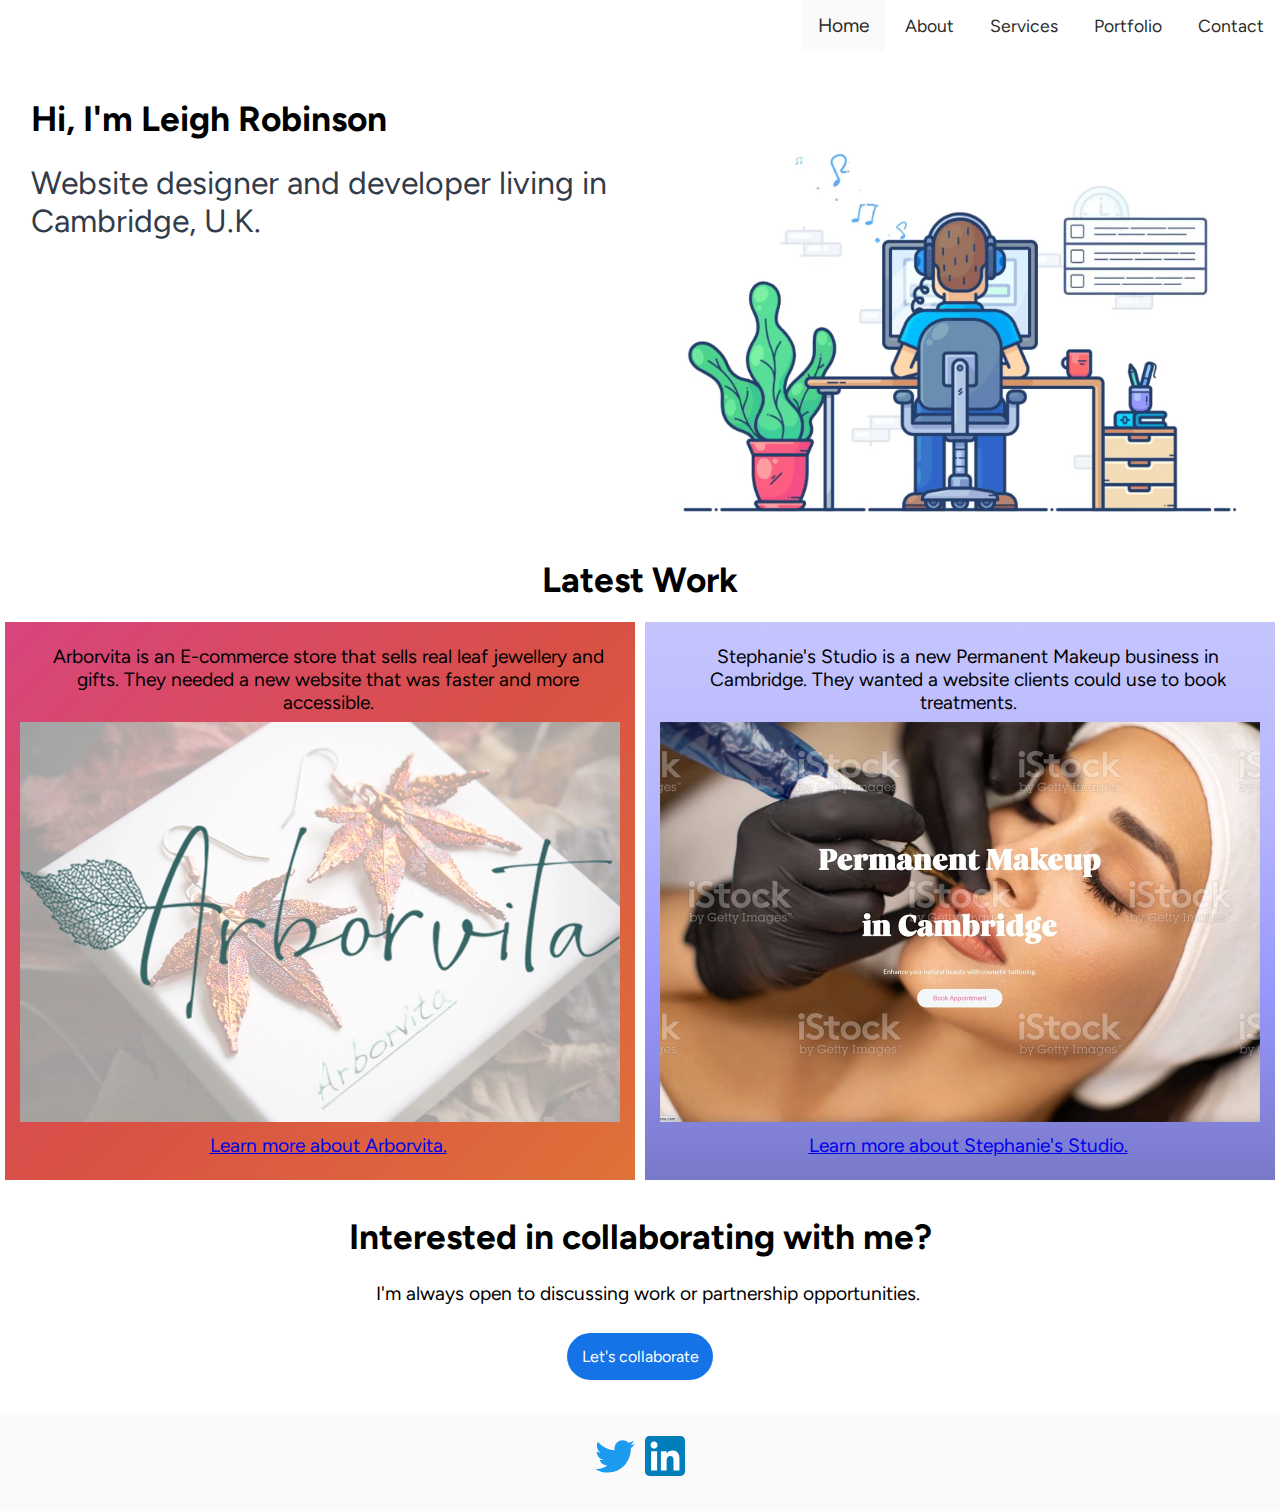
==== index.html @ 842d9006 "added links with names to the latest work cards" ====
<!DOCTYPE html>
<html lang="en">
<head>
    <meta charset="UTF-8">
    <meta http-equiv="X-UA-Compatible" content="IE=edge">
    <meta name="viewport" content="width=device-width, initial-scale=1.0">
    <title>Website Designer in Cambridge, U.K.</title>
    <meta name="description" content="Website Design and Development in Cambridge, U.K.">
    <meta name="author" content="Leigh Robinson">
   
    <!-- Open Graph Protocol -->
    <meta property="og:title" content="Website Design and Development in Cambridge">
    <meta property="og:type"  content="website">
    <meta property="og:url"   content="https://www.leighrobinson.co.uk">
    <meta property="og:description" content="Website design and development in Cambridge, U.K.">
    <meta property="og:image" content="image.png"> 

    <!-- Open Graph Protocol -->
    <link rel="icon" href="/favicon.ico">
    <link rel="icon" href="/favicon.svg" type="image/svg+xml">
    <link rel="apple-touch-icon" href="/apple-touch-icon.png"> 
  
    <!-- CSS file -->
    <!-- <link rel="stylesheet" href="styles/nav.css"> -->
    <link rel="stylesheet" href="styles/nav.css">
    <link rel="stylesheet" href="styles/main.css">
    <link rel="stylesheet" href="styles/index.css">
    <link rel="stylesheet" href="styles/footer.css">
    <!-- Load an icon library to show a hamburger menu (bars) on small screens -->
    <link rel="stylesheet" href="https://cdnjs.cloudflare.com/ajax/libs/font-awesome/4.7.0/css/font-awesome.min.css">

    <!-- custom fonts -->
    <link rel="preconnect" href="https://fonts.googleapis.com">
    <link rel="preconnect" href="https://fonts.gstatic.com" crossorigin>
    <link href="https://fonts.googleapis.com/css2?family=Figtree&display=swap" rel="stylesheet">
    
    
</head>
<Body>
  <div class="topnav" id="myTopnav">
    <a href="index.html" class="active">Home</a>
    <a href="about.html">About</a>
    <a href="services.html">Services</a>
    <a href="portfolio.html">Portfolio</a>
    <a href="contact.html">Contact</a>
    <a href="javascript:void(0);" class="icon" onclick="myFunction()" aria-label="Button for mobile navigation">
      <i class="fa fa-bars"></i>
    </a>
  </div> 
    <main>
      <div class="row">
        <section>
          <div class="col-6">
            <h1>Hi, I'm Leigh Robinson</h1>
            <p class="sub-heading">Website designer and developer living in Cambridge, U.K.</p>
          </div>
          <div class="col-6">
             <video class="coding" width="800" autoplay muted loop playsinline>
              <source src="/img/coding/coding.webm" type="video/webm">
              <source src="/img/coding/coding.mp4" type="video/mp4">
              Your browser does not support this video tag.
            </video> 
          </div>
        </section>
        <section>
          <h1 class="latest-work-h1">Latest Work</h1>
          <div class="col-6 latest1">
            <p>Arborvita is an E-commerce store that sells real leaf jewellery and gifts. They needed a new website that was faster and more accessible.</p>
            <img 
            class="arborvita"
            alt="Arborvita Website"
            src="/portfolio/arborvita/img/arborvita/arborvita.jpg"
            srcset="
            /portfolio/arborvita/img/arborvita/arborvita-s.webp 300w,
            /portfolio/arborvita/img/arborvita/arborvita-m.webp 600w,
            /portfolio/arborvita/img/arborvita/arborvita-l.webp 1200w,
            /portfolio/arborvita/img/arborvita/arborvita-xl.webp 2000w
            "
            sizes="70vmin"
            style="width: 100%;"
            >
            <a href="portfolio/arborvita" alt="Arborvita portfolio"><span class="latest-link"></span><p>Learn more about Arborvita.</p></a>
          </div>
          <div class="col-6 latest2">
            <p>Stephanie's Studio is a new Permanent Makeup business in Cambridge. They wanted a website clients could use to book treatments.</p>
            <img 
            class="beauty" 
            alt="Permanent Makeup Website"
            src="/portfolio/permanentmakeup/img/permanentmakeup/pmic-m.jpg"
            srcset="
            /portfolio/permanentmakeup/img/permanentmakeup/pmic-s.webp 300w,
            /portfolio/permanentmakeup/img/permanentmakeup/pmic-m.webp 600w,
            /portfolio/permanentmakeup/img/permanentmakeup/pmic-l.webp 1200w,
            /portfolio/permanentmakeup/img/permanentmakeup/pmic-xl.webp 2000w
            "
            sizes="70vmin"
            style="width: 100%;"
            >
            <a href="portfolio/permanentmakeup" alt="Permanent Makeup portfolio"><span class="latest-link"></span><p>Learn more about Stephanie's Studio.</p></a>
          </div>
        </section>
        <section class="col-12 collab section3">
          <h1>Interested in collaborating with me?</h1>
          <p>I'm always open to discussing work or partnership opportunities.</p>
          <div class="button-wrapper">
            <a href="contact.html" class="button1">Let's collaborate</a>
          </div>
        </section>
      </div>
    </main>
    <footer>
      <div class="logo-container">
        <a href="https://twitter.com/Leigh_R_Dev">
          <img class="logo" src="icons/twitter-logo.svg" alt="Twitter logo">
        </a>
      </div>
      <div class="logo-container">
        <a href="https://www.linkedin.com/in/leigh-robinson-540638245/">
          <img class="logo" src="icons/linkedin-logo.svg" alt="Linkedin logo">
        </a>
      </div>
    </footer>
    <!-- JS file -->
   <script src="main.js"></script> 
</Body>
</html>
---- styles/nav.css ----
/* Add a black background color to the top navigation */
 .topnav {
  background-color: rgba(255, 255, 255, 0.5); /* 50% transparent white */
  overflow: hidden;
  text-align: right; /* Align the content to the right */
}

/* Style the links inside the navigation bar */
.topnav a {
  
  display: inline-block; /* Change from 'block' to 'inline-block' to place links horizontally */
  color: #2c2c2c;
  text-align: center;
  padding: 14px 16px;
  text-decoration: none;
  font-size: 1.1rem;
  transition: font-size 0.3s ease; /* Add a transition effect for smooth animation */
}

/* Change the color of links on hover */
.topnav a:hover {
  background-color: light;
}

/* Add an active class to highlight the current page */
.topnav a.active {
  background-color: #fafafa;
  font-size: 1.2rem;
}

/* Hide the link that should open and close the topnav on small screens */
.topnav .icon {
  display: none;
} 

 /* When the screen is less than 600 pixels wide, hide all links, except for the first one ("Home"). Show the link that contains should open and close the topnav (.icon) */
 @media screen and (max-width: 600px) {
  .topnav a:not(:first-child) {display: none;}
  .topnav a.icon {
    float: right;
    display: block;
  }
}

/* The "responsive" class is added to the topnav with JavaScript when the user clicks on the icon. This class makes the topnav look good on small screens (display the links vertically instead of horizontally) */
@media screen and (max-width: 600px) {
  .topnav.responsive {position: relative;}
  .topnav.responsive a.icon {
    position: absolute;
    right: 0;
    top: 0;
  }
  .topnav.responsive a {
    float: none;
    display: block;
    text-align: left;
  }
}
---- styles/nav.css ----
/* Add a black background color to the top navigation */
 .topnav {
  background-color: rgba(255, 255, 255, 0.5); /* 50% transparent white */
  overflow: hidden;
  text-align: right; /* Align the content to the right */
}

/* Style the links inside the navigation bar */
.topnav a {
  
  display: inline-block; /* Change from 'block' to 'inline-block' to place links horizontally */
  color: #2c2c2c;
  text-align: center;
  padding: 14px 16px;
  text-decoration: none;
  font-size: 1.1rem;
  transition: font-size 0.3s ease; /* Add a transition effect for smooth animation */
}

/* Change the color of links on hover */
.topnav a:hover {
  background-color: light;
}

/* Add an active class to highlight the current page */
.topnav a.active {
  background-color: #fafafa;
  font-size: 1.2rem;
}

/* Hide the link that should open and close the topnav on small screens */
.topnav .icon {
  display: none;
} 

 /* When the screen is less than 600 pixels wide, hide all links, except for the first one ("Home"). Show the link that contains should open and close the topnav (.icon) */
 @media screen and (max-width: 600px) {
  .topnav a:not(:first-child) {display: none;}
  .topnav a.icon {
    float: right;
    display: block;
  }
}

/* The "responsive" class is added to the topnav with JavaScript when the user clicks on the icon. This class makes the topnav look good on small screens (display the links vertically instead of horizontally) */
@media screen and (max-width: 600px) {
  .topnav.responsive {position: relative;}
  .topnav.responsive a.icon {
    position: absolute;
    right: 0;
    top: 0;
  }
  .topnav.responsive a {
    float: none;
    display: block;
    text-align: left;
  }
}
---- styles/main.css ----
/*This is for styling for every page*/

* {
  padding: 0;
  margin: 0;
  font-family: figtree, serif;
}

main {
  padding-top: 1rem;
}

h1 {
  font-size: 2.2rem;
  padding: 1rem;
}

h2 {
  font-size: 2rem;
  padding: 1rem;
}

h3 {
  font-size: 1.6rem;
  padding: 1rem;
}

p {
 font-size: 1.2rem;
 padding-left: 1rem;
 padding-top: 0.5rem;
 padding-bottom: 0.5rem;
}

/*styling for buttons*/
.button1 {
  display: inline-block;
  padding: .9rem;
  border: 2px;
  border-radius: 30px;
  margin: 20px;
  color: white;
  background-color: #1473e6;
  font-size: 1rem;
  transition-duration: 0.4s;
  cursor: pointer;
  text-decoration: none;
  /*box-shadow: 0 2px 4px rgba(0,0,0,0.2);*/
}

.button1:hover {
  color: white;
  background-color: #0d4ca2;
}
/*styling for buttons END*/



/*Responsive design settings*/
* {
  box-sizing: border-box;
}

.row::after {
  content: "";
  clear: both;
  display: table;
}

[class*="col-"] {
  float: left;
  padding: 15px;
}
/*Responsive design settings END*/

/* For mobile phones: */
[class*="col-"] {
  width: 100%;
}

@media only screen and (min-width: 600px) {
  /* For tablets: */
  .col-s-1 {width: 8.33%;}
  .col-s-2 {width: 16.66%;}
  .col-s-3 {width: 25%;}
  .col-s-4 {width: 33.33%;}
  .col-s-5 {width: 41.66%;}
  .col-s-6 {width: 50%;}
  .col-s-7 {width: 58.33%;}
  .col-s-8 {width: 66.66%;}
  .col-s-9 {width: 75%;}
  .col-s-10 {width: 83.33%;}
  .col-s-11 {width: 91.66%;}
  .col-s-12 {width: 100%;}
}
@media only screen and (min-width: 768px) {
  /* For desktop: */
  .col-1 {width: 8.33%;}
  .col-2 {width: 16.66%;}
  .col-3 {width: 25%;}
  .col-4 {width: 33.33%;}
  .col-5 {width: 41.66%;}
  .col-6 {width: 50%;}
  .col-7 {width: 58.33%;}
  .col-8 {width: 66.66%;}
  .col-9 {width: 75%;}
  .col-10 {width: 83.33%;}
  .col-11 {width: 91.66%;}
  .col-12 {width: 100%;}
}
---- styles/index.css ----
.sub-heading {
  font-family: figtree;
  font-size: 32px;
  color: #323b4a;
}

.latest-work-h1 {
  text-align: center;
}

/*Latest Work text*/
.latest1, .latest2 {
  text-align: center;
  position: relative;
  border: 5px solid white;
}

.latest1 {
  background: linear-gradient(135deg, #d8447e, #d95046, #df7238);
}

.latest2 {
  background: linear-gradient(to top,#7979CA, #9797fc, #B6B6FD, #C5C5FE);
}
/*Latest work END*/

/*Latest Work creates clickable area*/

.latest-link {
  position: absolute;
  width: 100%;
  height: 100%;
  top: 0;
  left: 0;
  z-index: 1;
}
/*Latest Work creates clickable area END*/

.collab {
  text-align: center;
}

.coding {
  max-width: 100%;
}

/*Arborvita*/
.arborvita {
  max-width: 100%;
}

.beauty {
  max-width: 100%;
}
---- styles/footer.css ----
/*Footer*/
footer {
    display: flex;
    padding: 1rem;
    background-color: #fafafa;
    justify-content: center;
    text-align: center;
    white-space: nowrap;
  }
/*Footer End*/

  /*Other logos formatting*/
.logo-container {
  display: flex;
  flex-direction: column;
  align-items: center;
  justify-content: center;
}

.logo {
  width: 50px; /* Adjust the width as needed */
  height: auto;
  margin-bottom: 10px; /* Adjust the spacing between logo and text */
  padding: 5px;
  transition: transform 0.3s ease-in-out; /* This will make the scaling smooth */
}

.logo:hover {
  transform: scale(1.1); /* This will increase the size of the image by 10% on hover */
}

.logo-text {
  font-size: 18px; /* Adjust the font size as needed */
}
/*Other logos formatting END*/
/*Footer End*/

/*Other logos formatting END*/
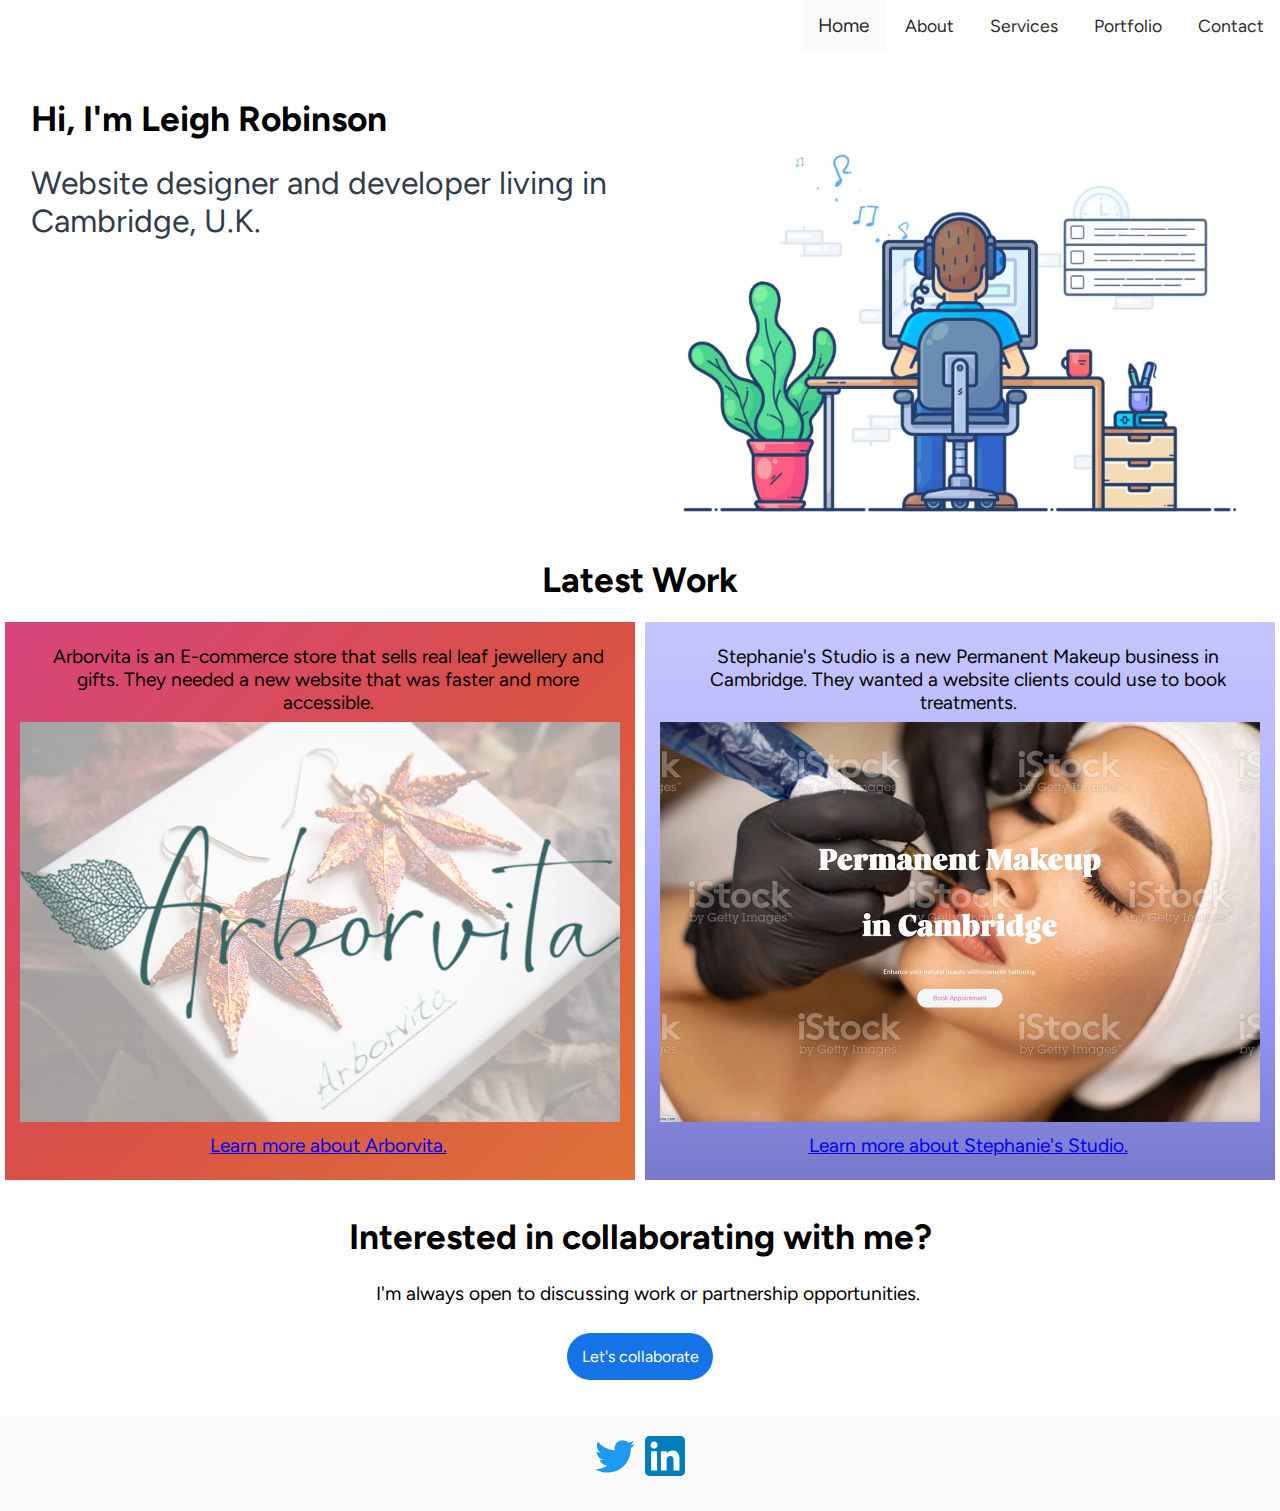
==== commit ef13cc27: "removed 100% width to latest work cards" ====
--- a/index.html
+++ b/index.html
@@ -77,7 +77,6 @@
             /portfolio/arborvita/img/arborvita/arborvita-xl.webp 2000w
             "
             sizes="70vmin"
-            style="width: 100%;"
             >
             <a href="portfolio/arborvita" alt="Arborvita portfolio"><span class="latest-link"></span><p>Learn more about Arborvita.</p></a>
           </div>
@@ -94,7 +93,6 @@
             /portfolio/permanentmakeup/img/permanentmakeup/pmic-xl.webp 2000w
             "
             sizes="70vmin"
-            style="width: 100%;"
             >
             <a href="portfolio/permanentmakeup" alt="Permanent Makeup portfolio"><span class="latest-link"></span><p>Learn more about Stephanie's Studio.</p></a>
           </div>
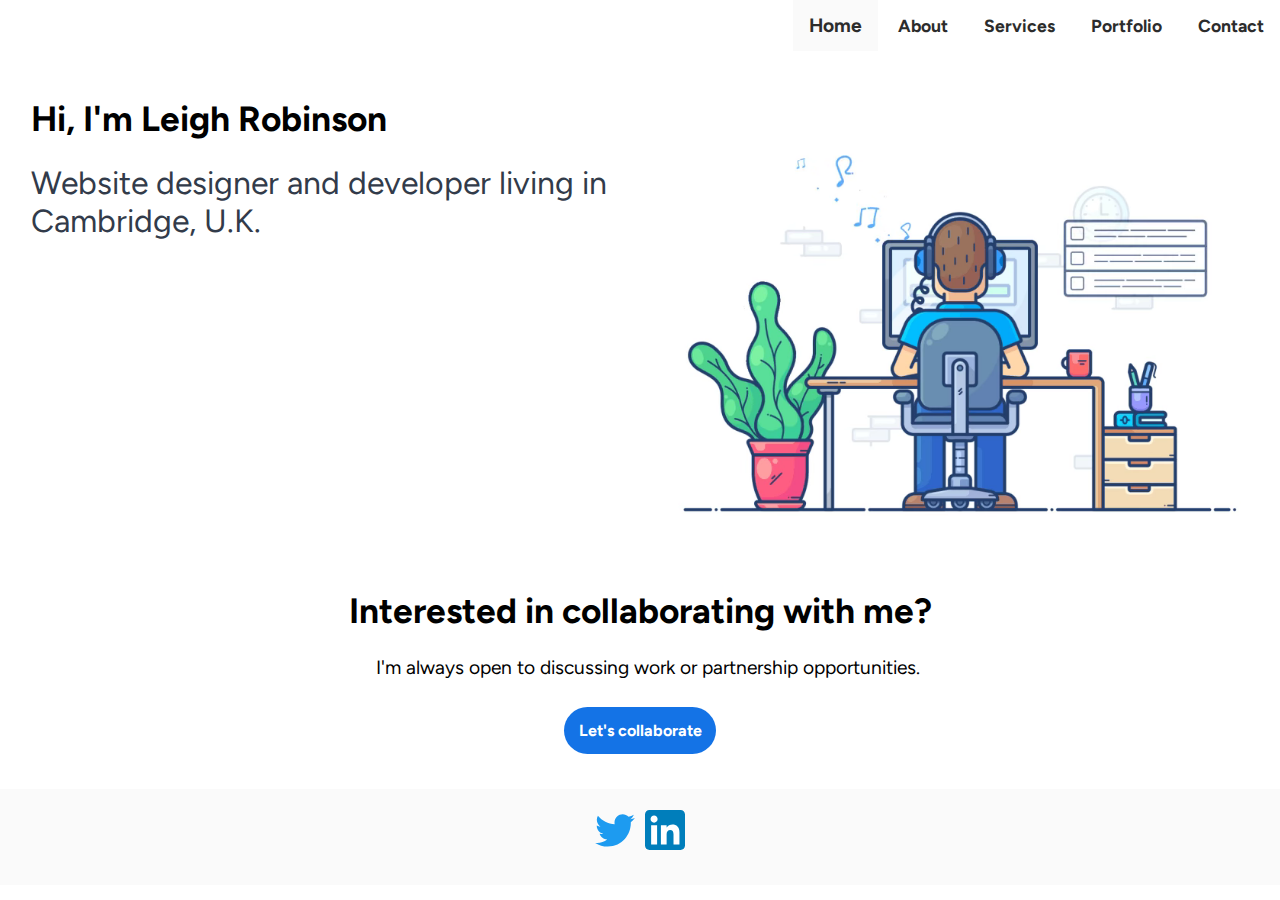
==== commit fdcbdfca: "modifying styles" ====
--- a/index.html
+++ b/index.html
@@ -13,7 +13,7 @@
     <meta property="og:type"  content="website">
     <meta property="og:url"   content="https://www.leighrobinson.co.uk">
     <meta property="og:description" content="Website design and development in Cambridge, U.K.">
-    <meta property="og:image" content="image.png"> 
+    <meta property="og:image" content="/img/coding/coding.jpg"> 
 
     <!-- Open Graph Protocol -->
     <link rel="icon" href="/favicon.ico">
@@ -62,41 +62,6 @@
             </video> 
           </div>
         </section>
-        <section>
-          <h1 class="latest-work-h1">Latest Work</h1>
-          <div class="col-6 latest1">
-            <p>Arborvita is an E-commerce store that sells real leaf jewellery and gifts. They needed a new website that was faster and more accessible.</p>
-            <img 
-            class="arborvita"
-            alt="Arborvita Website"
-            src="/portfolio/arborvita/img/arborvita/arborvita.jpg"
-            srcset="
-            /portfolio/arborvita/img/arborvita/arborvita-s.webp 300w,
-            /portfolio/arborvita/img/arborvita/arborvita-m.webp 600w,
-            /portfolio/arborvita/img/arborvita/arborvita-l.webp 1200w,
-            /portfolio/arborvita/img/arborvita/arborvita-xl.webp 2000w
-            "
-            sizes="70vmin"
-            >
-            <a href="portfolio/arborvita" alt="Arborvita portfolio"><span class="latest-link"></span><p>Learn more about Arborvita.</p></a>
-          </div>
-          <div class="col-6 latest2">
-            <p>Stephanie's Studio is a new Permanent Makeup business in Cambridge. They wanted a website clients could use to book treatments.</p>
-            <img 
-            class="beauty" 
-            alt="Permanent Makeup Website"
-            src="/portfolio/permanentmakeup/img/permanentmakeup/pmic-m.jpg"
-            srcset="
-            /portfolio/permanentmakeup/img/permanentmakeup/pmic-s.webp 300w,
-            /portfolio/permanentmakeup/img/permanentmakeup/pmic-m.webp 600w,
-            /portfolio/permanentmakeup/img/permanentmakeup/pmic-l.webp 1200w,
-            /portfolio/permanentmakeup/img/permanentmakeup/pmic-xl.webp 2000w
-            "
-            sizes="70vmin"
-            >
-            <a href="portfolio/permanentmakeup" alt="Permanent Makeup portfolio"><span class="latest-link"></span><p>Learn more about Stephanie's Studio.</p></a>
-          </div>
-        </section>
         <section class="col-12 collab section3">
           <h1>Interested in collaborating with me?</h1>
           <p>I'm always open to discussing work or partnership opportunities.</p>
--- a/styles/index.css
+++ b/styles/index.css
@@ -3,38 +3,6 @@
   font-size: 32px;
   color: #323b4a;
 }
-
-.latest-work-h1 {
-  text-align: center;
-}
-
-/*Latest Work text*/
-.latest1, .latest2 {
-  text-align: center;
-  position: relative;
-  border: 5px solid white;
-}
-
-.latest1 {
-  background: linear-gradient(135deg, #d8447e, #d95046, #df7238);
-}
-
-.latest2 {
-  background: linear-gradient(to top,#7979CA, #9797fc, #B6B6FD, #C5C5FE);
-}
-/*Latest work END*/
-
-/*Latest Work creates clickable area*/
-
-.latest-link {
-  position: absolute;
-  width: 100%;
-  height: 100%;
-  top: 0;
-  left: 0;
-  z-index: 1;
-}
-/*Latest Work creates clickable area END*/
 
 .collab {
   text-align: center;
@@ -51,4 +19,14 @@
 
 .beauty {
   max-width: 100%;
+}
+
+a {
+  text-decoration: none;
+  font-weight: bold;
+  color: black;
+}
+
+a:hover {
+  text-decoration: underline;
 }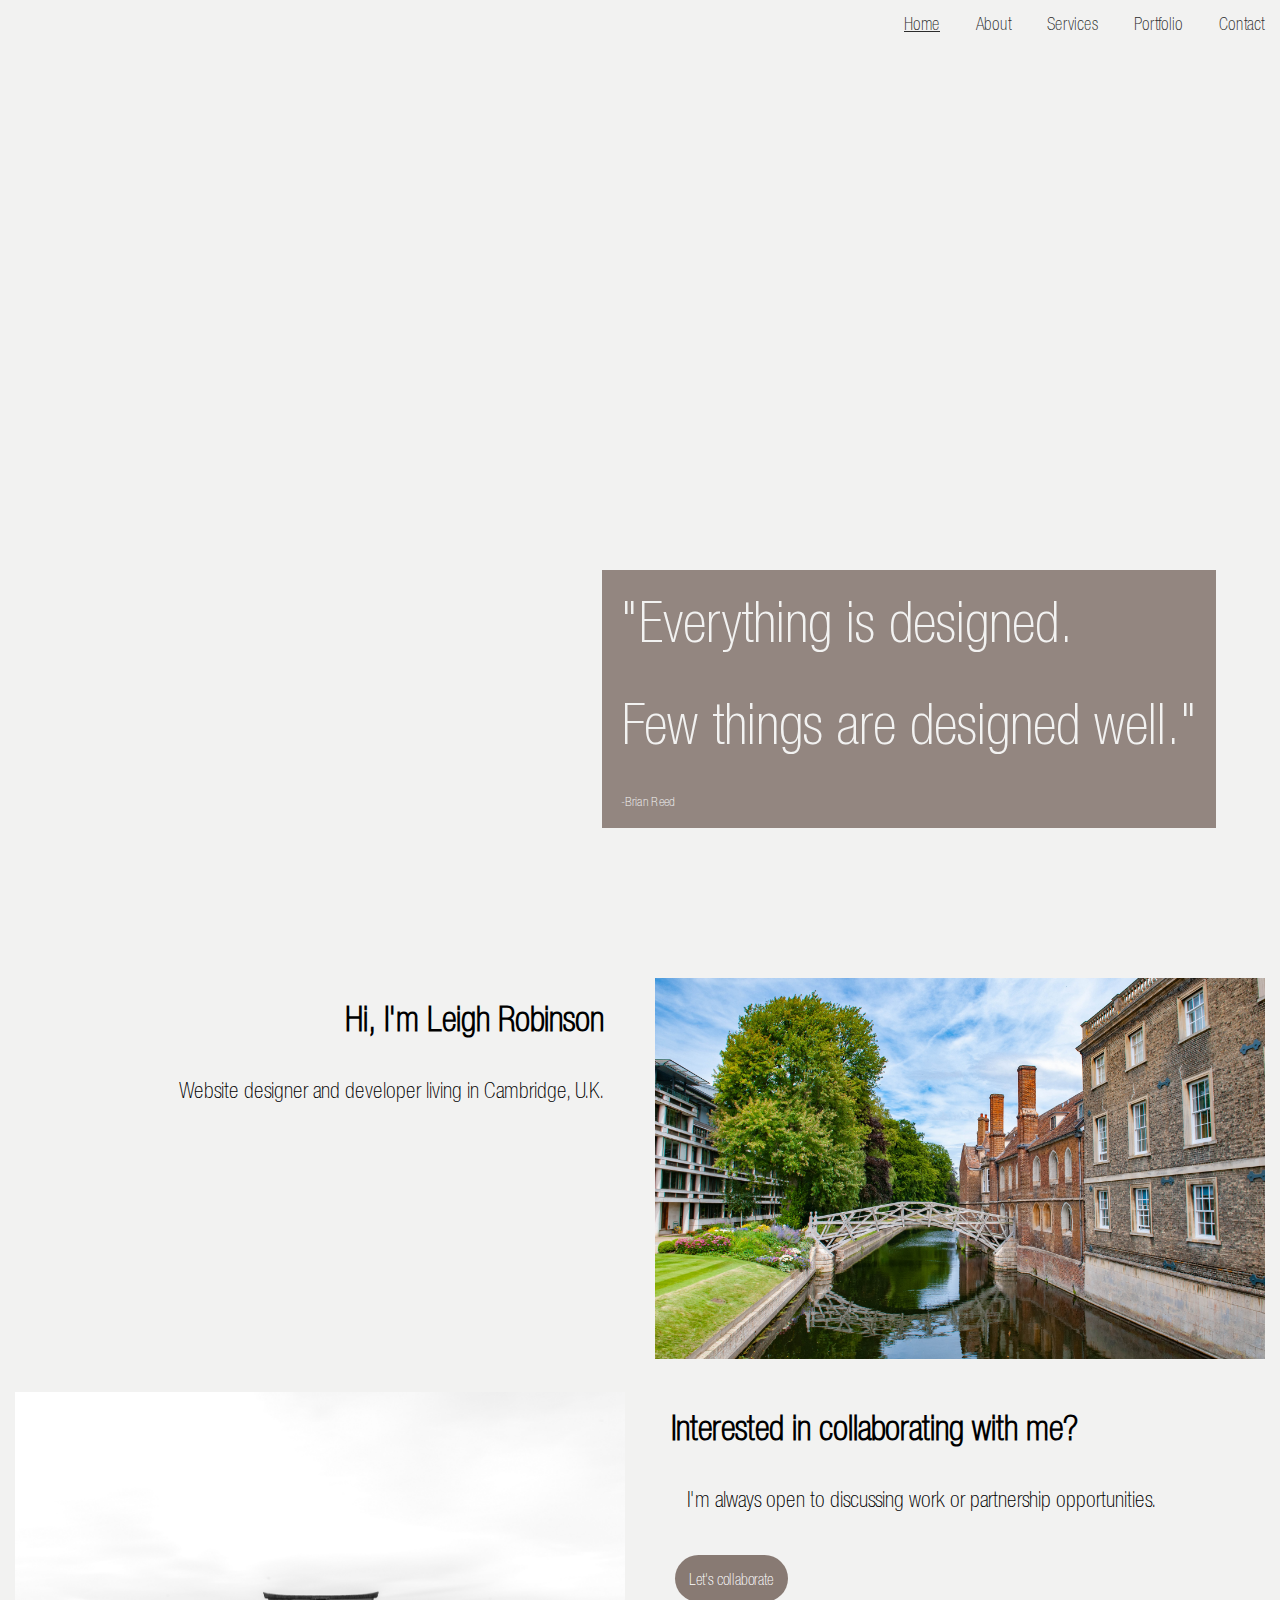
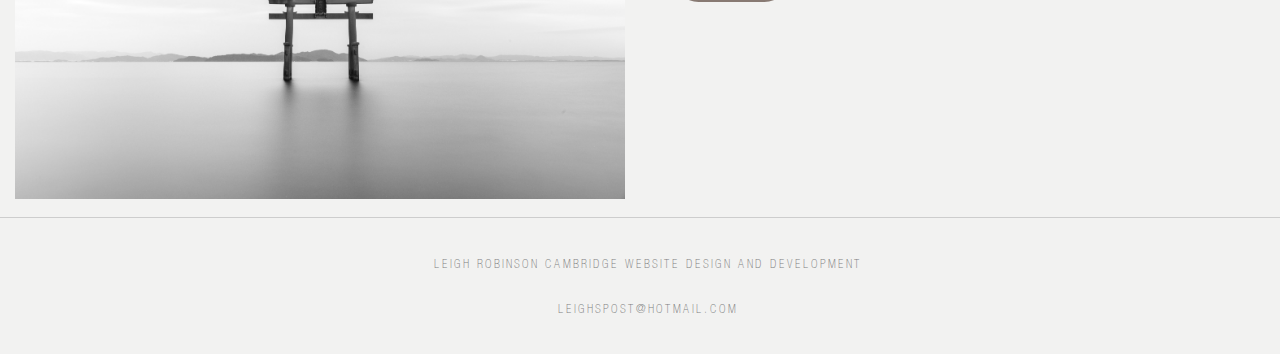
==== commit ff338285: "full redesign of website" ====
--- a/index.html
+++ b/index.html
@@ -48,40 +48,46 @@
     </a>
   </div> 
     <main>
-      <div class="row">
-        <section>
-          <div class="col-6">
-            <h1>Hi, I'm Leigh Robinson</h1>
-            <p class="sub-heading">Website designer and developer living in Cambridge, U.K.</p>
-          </div>
-          <div class="col-6">
-             <video class="coding" width="800" autoplay muted loop playsinline>
-              <source src="/img/coding/coding.webm" type="video/webm">
-              <source src="/img/coding/coding.mp4" type="video/mp4">
-              Your browser does not support this video tag.
-            </video> 
-          </div>
-        </section>
-        <section class="col-12 collab section3">
+      <section class="hero-section">
+        <video autoplay loop muted>
+          <source src="/mov/fall.mp4" type="video/mp4">
+          Your browser does not support the video tag.
+        </video>
+        <div class="overlay-text">
+          <div class="text-line">"Everything is designed.</div>
+          <div class="text-line">Few things are designed well."</div>
+          <div class="text-line author">-Brian Reed</div>
+        </div>
+      </section>
+      <section class="section-2 two-columns">
+        <article class="col-6 text-content">
+          <h1>Hi, I'm Leigh Robinson</h1>
+          <p>Website designer and developer living in Cambridge, U.K.</p>
+        </article>
+        <article class="col-6 mobile-hide">
+          <img id="zen-img" src="/img/cambridge.jpg" alt="">
+        </article>
+      </section>
+      <section class="section-3">
+        <article class="col-6">
+          <img id="zen-img" src="/img/zen.jpg" alt="">
+        </article>
+        <article class="col-6">
           <h1>Interested in collaborating with me?</h1>
           <p>I'm always open to discussing work or partnership opportunities.</p>
           <div class="button-wrapper">
             <a href="contact.html" class="button1">Let's collaborate</a>
           </div>
-        </section>
-      </div>
+        </article>
+      </section>
     </main>
-    <footer>
-      <div class="logo-container">
-        <a href="https://twitter.com/Leigh_R_Dev">
-          <img class="logo" src="icons/twitter-logo.svg" alt="Twitter logo">
-        </a>
-      </div>
-      <div class="logo-container">
-        <a href="https://www.linkedin.com/in/leigh-robinson-540638245/">
-          <img class="logo" src="icons/linkedin-logo.svg" alt="Linkedin logo">
-        </a>
-      </div>
+    <footer class="col-12">
+      <section> 
+        <p>Leigh Robinson Cambridge Website Design and Development</p>
+      </section>
+      <section>
+        <p>leighspost@hotmail.com</p>
+      </section>
     </footer>
     <!-- JS file -->
    <script src="main.js"></script> 
--- a/styles/nav.css
+++ b/styles/nav.css
@@ -1,15 +1,16 @@
- /* Add a black background color to the top navigation */
- .topnav {
-  background-color: rgba(255, 255, 255, 0.5); /* 50% transparent white */
+/* Add a black background color to the top navigation */
+.topnav {
   overflow: hidden;
   text-align: right; /* Align the content to the right */
+  background-color: #f2f2f1;
 }
 
 /* Style the links inside the navigation bar */
 .topnav a {
-  
+  background-color: #f2f2f1;
   display: inline-block; /* Change from 'block' to 'inline-block' to place links horizontally */
   color: #2c2c2c;
+
   text-align: center;
   padding: 14px 16px;
   text-decoration: none;
@@ -17,42 +18,40 @@
   transition: font-size 0.3s ease; /* Add a transition effect for smooth animation */
 }
 
-/* Change the color of links on hover */
-.topnav a:hover {
-  background-color: light;
-}
-
 /* Add an active class to highlight the current page */
 .topnav a.active {
-  background-color: #fafafa;
-  font-size: 1.2rem;
+  text-decoration: underline;
 }
 
 /* Hide the link that should open and close the topnav on small screens */
 .topnav .icon {
   display: none;
-} 
+}
 
- /* When the screen is less than 600 pixels wide, hide all links, except for the first one ("Home"). Show the link that contains should open and close the topnav (.icon) */
- @media screen and (max-width: 600px) {
-  .topnav a:not(:first-child) {display: none;}
+/* When the screen is less than 600 pixels wide, hide all links, except for the first one ("Home"). Show the link that contains should open and close the topnav (.icon) */
+@media screen and (max-width: 600px) {
+  .topnav a:not(:first-child) {
+      display: none;
+  }
   .topnav a.icon {
-    float: right;
-    display: block;
+      float: right;
+      display: block;
   }
 }
 
 /* The "responsive" class is added to the topnav with JavaScript when the user clicks on the icon. This class makes the topnav look good on small screens (display the links vertically instead of horizontally) */
 @media screen and (max-width: 600px) {
-  .topnav.responsive {position: relative;}
+  .topnav.responsive {
+      position: relative;
+  }
   .topnav.responsive a.icon {
-    position: absolute;
-    right: 0;
-    top: 0;
+      position: absolute;
+      right: 0;
+      top: 0;
   }
-  .topnav.responsive a {
-    float: none;
-    display: block;
-    text-align: left;
+  .topnav.responsive a:not(:first-child) {
+      display: block;
+      float: none;
+      text-align: left;
   }
-} +}--- a/styles/nav.css
+++ b/styles/nav.css
@@ -1,15 +1,16 @@
- /* Add a black background color to the top navigation */
- .topnav {
-  background-color: rgba(255, 255, 255, 0.5); /* 50% transparent white */
+/* Add a black background color to the top navigation */
+.topnav {
   overflow: hidden;
   text-align: right; /* Align the content to the right */
+  background-color: #f2f2f1;
 }
 
 /* Style the links inside the navigation bar */
 .topnav a {
-  
+  background-color: #f2f2f1;
   display: inline-block; /* Change from 'block' to 'inline-block' to place links horizontally */
   color: #2c2c2c;
+
   text-align: center;
   padding: 14px 16px;
   text-decoration: none;
@@ -17,42 +18,40 @@
   transition: font-size 0.3s ease; /* Add a transition effect for smooth animation */
 }
 
-/* Change the color of links on hover */
-.topnav a:hover {
-  background-color: light;
-}
-
 /* Add an active class to highlight the current page */
 .topnav a.active {
-  background-color: #fafafa;
-  font-size: 1.2rem;
+  text-decoration: underline;
 }
 
 /* Hide the link that should open and close the topnav on small screens */
 .topnav .icon {
   display: none;
-} 
+}
 
- /* When the screen is less than 600 pixels wide, hide all links, except for the first one ("Home"). Show the link that contains should open and close the topnav (.icon) */
- @media screen and (max-width: 600px) {
-  .topnav a:not(:first-child) {display: none;}
+/* When the screen is less than 600 pixels wide, hide all links, except for the first one ("Home"). Show the link that contains should open and close the topnav (.icon) */
+@media screen and (max-width: 600px) {
+  .topnav a:not(:first-child) {
+      display: none;
+  }
   .topnav a.icon {
-    float: right;
-    display: block;
+      float: right;
+      display: block;
   }
 }
 
 /* The "responsive" class is added to the topnav with JavaScript when the user clicks on the icon. This class makes the topnav look good on small screens (display the links vertically instead of horizontally) */
 @media screen and (max-width: 600px) {
-  .topnav.responsive {position: relative;}
+  .topnav.responsive {
+      position: relative;
+  }
   .topnav.responsive a.icon {
-    position: absolute;
-    right: 0;
-    top: 0;
+      position: absolute;
+      right: 0;
+      top: 0;
   }
-  .topnav.responsive a {
-    float: none;
-    display: block;
-    text-align: left;
+  .topnav.responsive a:not(:first-child) {
+      display: block;
+      float: none;
+      text-align: left;
   }
-} +}--- a/styles/main.css
+++ b/styles/main.css
@@ -1,9 +1,17 @@
 /*This is for styling for every page*/
+@font-face {
+  font-family: 'Helvetica Neue Regular';
+  src: url('/fonts/HelveticaNeueRegular.woff2') format('woff2'),
+       url('/fonts/HelveticaNeueRegular.woff') format('woff');
+  font-weight: normal;
+  font-style: normal;
+}
 
 * {
   padding: 0;
   margin: 0;
-  font-family: figtree, serif;
+  font-family: 'helvetica Neue Regular', Arial, sans-serif;
+  background-color: #f2f2f1;
 }
 
 main {
@@ -26,10 +34,11 @@
 }
 
 p {
- font-size: 1.2rem;
+ font-size: 1.4em;
  padding-left: 1rem;
  padding-top: 0.5rem;
  padding-bottom: 0.5rem;
+ margin: 1rem;
 }
 
 /*styling for buttons*/
@@ -40,7 +49,7 @@
   border-radius: 30px;
   margin: 20px;
   color: white;
-  background-color: #1473e6;
+  background-color: #887a73;
   font-size: 1rem;
   transition-duration: 0.4s;
   cursor: pointer;
@@ -50,11 +59,10 @@
 
 .button1:hover {
   color: white;
-  background-color: #0d4ca2;
+  background-color: #5F5551;
+  text-decoration: none;
 }
 /*styling for buttons END*/
-
-
 
 /*Responsive design settings*/
 * {
@@ -107,4 +115,11 @@
   .col-10 {width: 83.33%;}
   .col-11 {width: 91.66%;}
   .col-12 {width: 100%;}
+}
+
+/* Hide items with the class "responsive" on screens smaller than 768 pixels */
+@media (max-width: 767px) {
+  .mobile-hide {
+      display: none;
+  }
 }--- a/styles/index.css
+++ b/styles/index.css
@@ -1,32 +1,59 @@
-.sub-heading {
-  font-family: figtree;
-  font-size: 32px;
-  color: #323b4a;
+body, html {
+  margin: 0;
+  padding: 0;
 }
 
-.collab {
-  text-align: center;
+.hero-section {
+  position: relative; /* Change this back to relative */
+  width: 100%; /* Full width */
+  height: 100vh; /* 100% of the viewport height */
+  overflow: hidden; /* Hide any overflow */
 }
 
-.coding {
-  max-width: 100%;
+.hero-section video {
+  display: block;
+  width: 100%; /* Full width */
+  height: 100%; /* Full height */
+  object-fit: cover; /* Cover the entire container without distortion */
 }
 
-/*Arborvita*/
-.arborvita {
-  max-width: 100%;
+/* Rest of your existing styles remain unchanged */
+
+.overlay-text {
+  position: absolute;
+  bottom: 15%;
+  right: 5%;
+  background-color: transparent;
+  text-align: left;
+  z-index: 1;
 }
 
-.beauty {
-  max-width: 100%;
+.text-line {
+  padding: 1.5vw;
+  font-size: 4.5vw;
+  color: #f2f2f1;
+  background-color: rgba(136, 122, 115, 0.9);
 }
 
-a {
-  text-decoration: none;
-  font-weight: bold;
-  color: black;
+.author {
+  font-size: 1.5vh;
 }
 
-a:hover {
-  text-decoration: underline;
-}+#zen-img {
+  max-width: 100%;
+  height: auto;
+}
+
+.text-content {
+  display: flex;
+  flex-direction: column;
+  justify-content: center;
+  text-align:right;
+  padding: 20px;
+}
+
+#zen-img {
+  max-width: 100%;
+  height: auto;
+}
+
--- a/styles/footer.css
+++ b/styles/footer.css
@@ -1,11 +1,16 @@
 /*Footer*/
 footer {
-    display: flex;
     padding: 1rem;
-    background-color: #fafafa;
     justify-content: center;
     text-align: center;
-    white-space: nowrap;
+    border-top: 1px solid #CDCDCD;
+    text-transform: uppercase;
+    letter-spacing: 3px;
+    color: grey;
+  }
+
+  footer p {
+    font-size: 12px;
   }
 /*Footer End*/
 
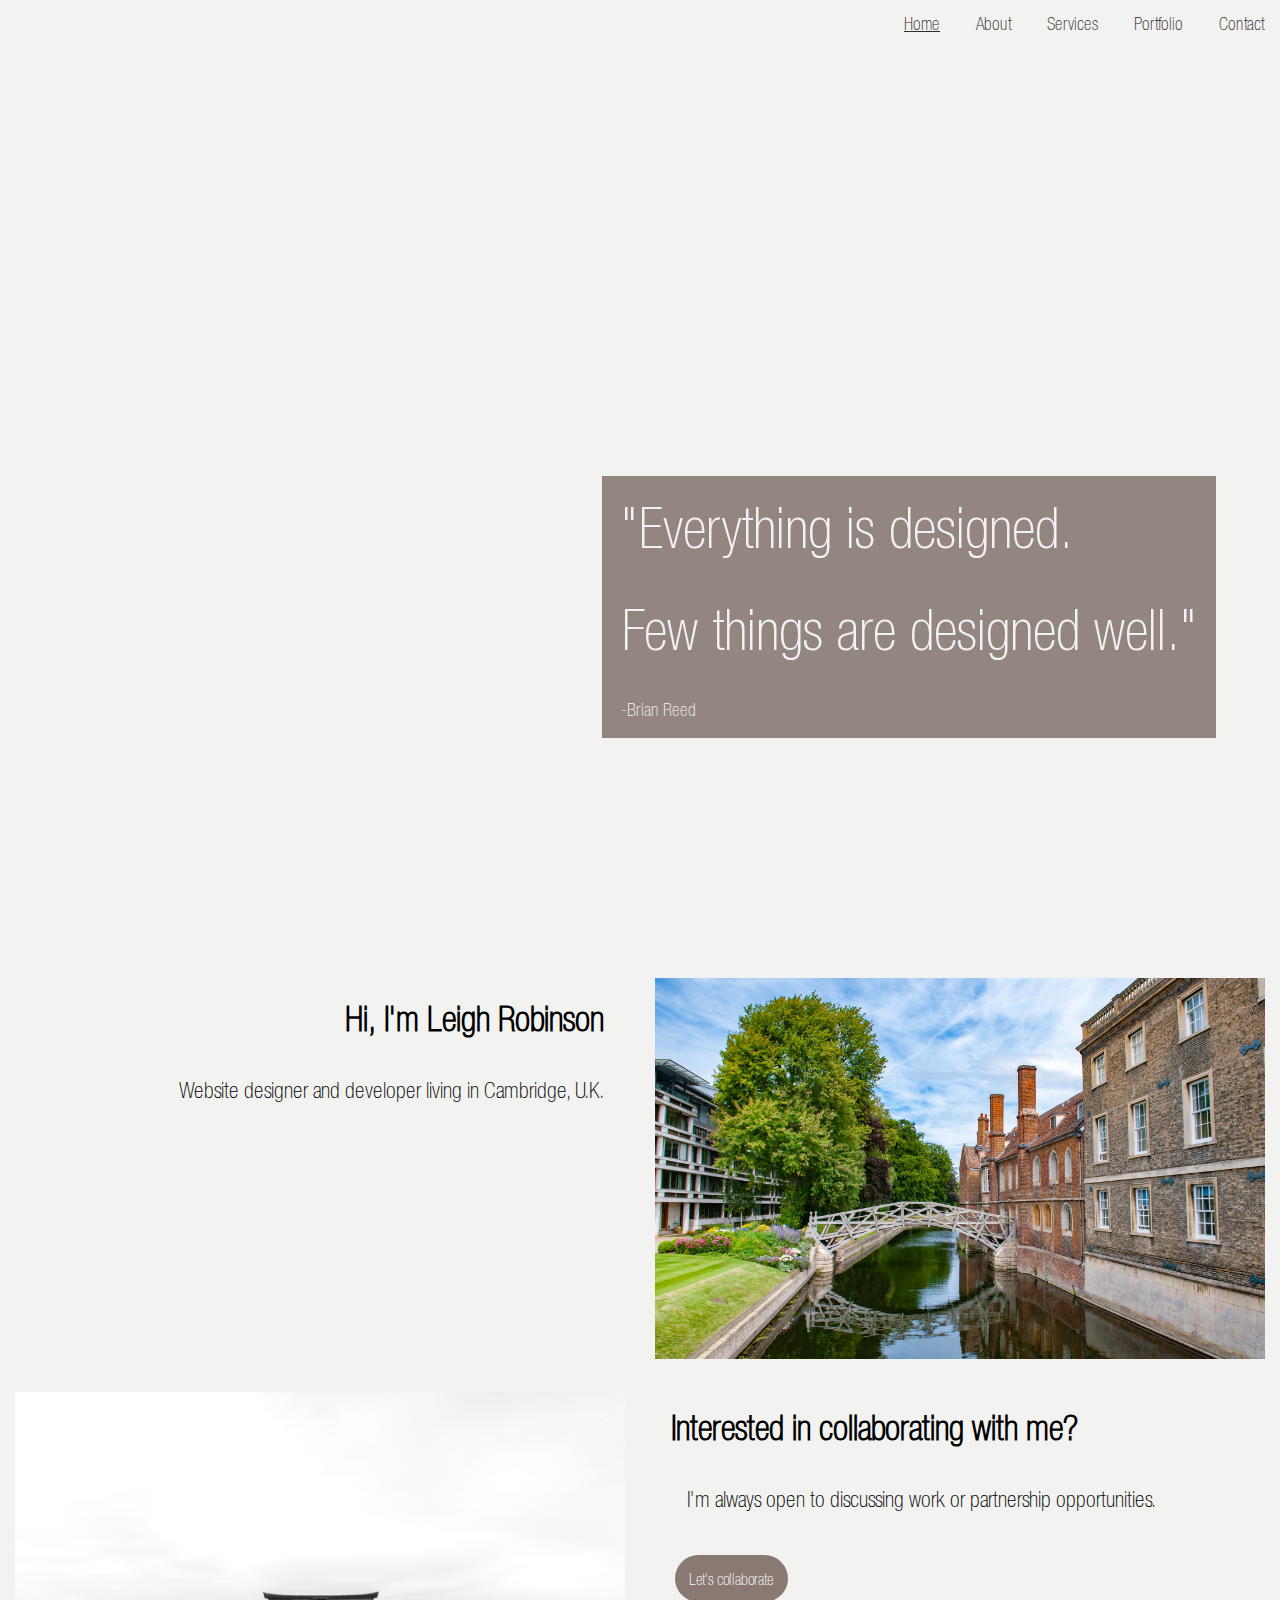
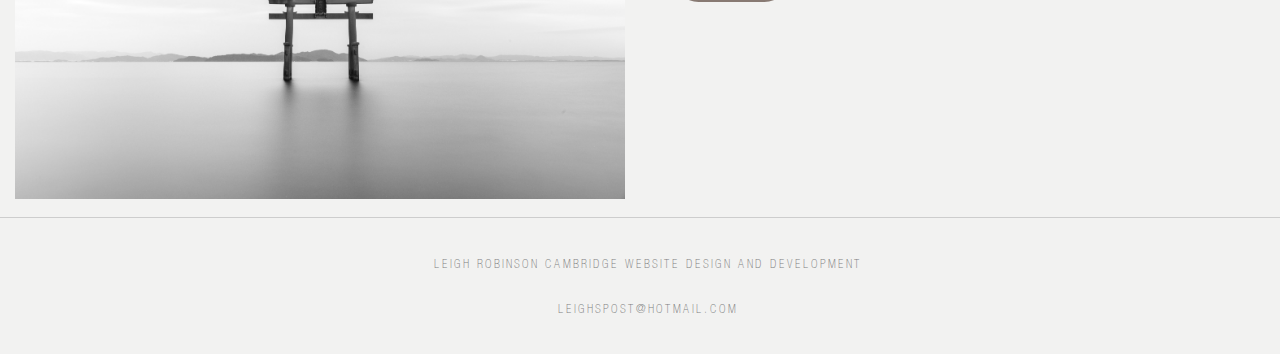
==== commit 84b344c0: "Adding more content" ====
--- a/index.html
+++ b/index.html
@@ -49,7 +49,7 @@
   </div> 
     <main>
       <section class="hero-section">
-        <video autoplay loop muted>
+        <video autoplay loop muted playsinline>
           <source src="/mov/fall.mp4" type="video/mp4">
           Your browser does not support the video tag.
         </video>
@@ -64,12 +64,12 @@
           <h1>Hi, I'm Leigh Robinson</h1>
           <p>Website designer and developer living in Cambridge, U.K.</p>
         </article>
-        <article class="col-6 mobile-hide">
+        <article class="col-6">
           <img id="zen-img" src="/img/cambridge.jpg" alt="">
         </article>
       </section>
       <section class="section-3">
-        <article class="col-6">
+        <article class="col-6 mobile-hide">
           <img id="zen-img" src="/img/zen.jpg" alt="">
         </article>
         <article class="col-6">
--- a/styles/index.css
+++ b/styles/index.css
@@ -21,7 +21,7 @@
 
 .overlay-text {
   position: absolute;
-  bottom: 15%;
+  bottom: 25%;
   right: 5%;
   background-color: transparent;
   text-align: left;
@@ -36,7 +36,7 @@
 }
 
 .author {
-  font-size: 1.5vh;
+  font-size: 2vh;
 }
 
 #zen-img {
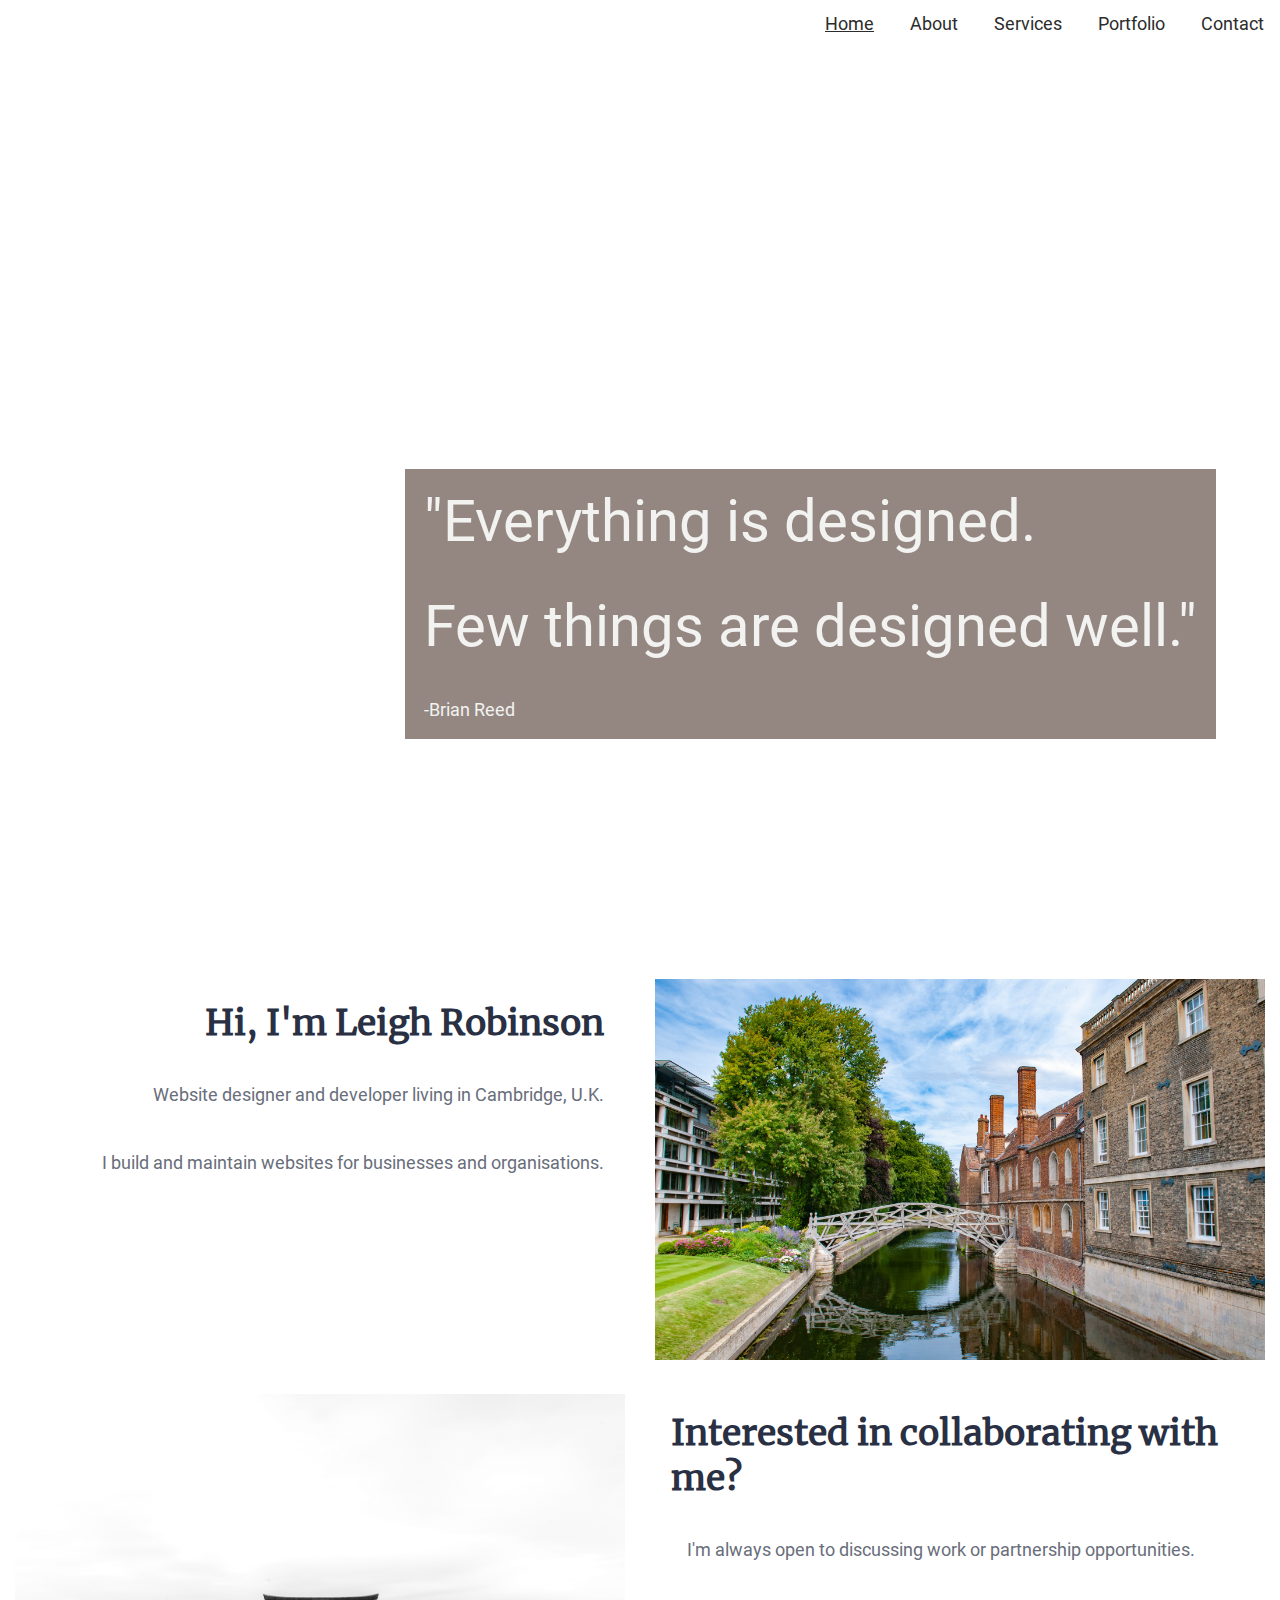
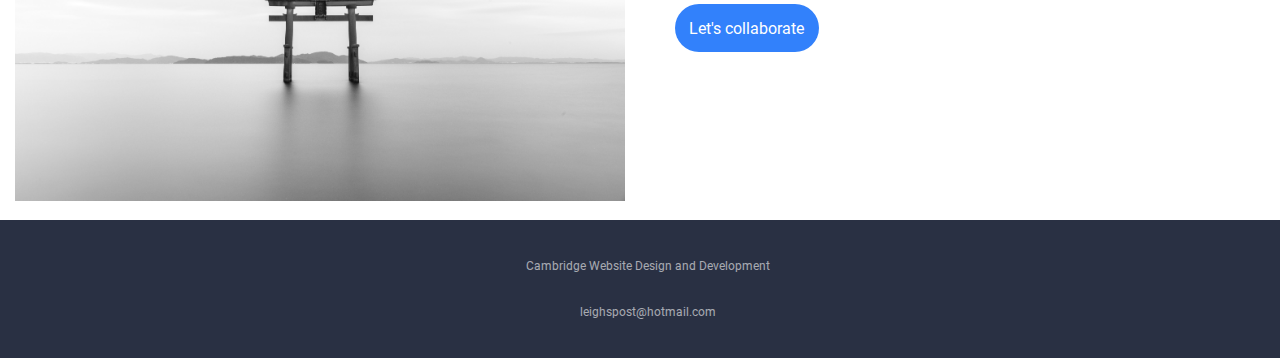
==== commit 0f608d58: "Full redesign of website" ====
--- a/index.html
+++ b/index.html
@@ -27,7 +27,7 @@
     <link rel="stylesheet" href="styles/index.css">
     <link rel="stylesheet" href="styles/footer.css">
     <!-- Load an icon library to show a hamburger menu (bars) on small screens -->
-    <link rel="stylesheet" href="https://cdnjs.cloudflare.com/ajax/libs/font-awesome/4.7.0/css/font-awesome.min.css">
+    <link rel="stylesheet" href="https://cdnjs.cloudflare.com/ajax/libs/font-awesome/6.4.2/css/all.min.css">
 
     <!-- custom fonts -->
     <link rel="preconnect" href="https://fonts.googleapis.com">
@@ -63,6 +63,7 @@
         <article class="col-6 text-content">
           <h1>Hi, I'm Leigh Robinson</h1>
           <p>Website designer and developer living in Cambridge, U.K.</p>
+          <p>I build and maintain websites for businesses and organisations.</p>
         </article>
         <article class="col-6">
           <img id="zen-img" src="/img/cambridge.jpg" alt="">
@@ -83,7 +84,7 @@
     </main>
     <footer class="col-12">
       <section> 
-        <p>Leigh Robinson Cambridge Website Design and Development</p>
+        <p>Cambridge Website Design and Development</p>
       </section>
       <section>
         <p>leighspost@hotmail.com</p>
--- a/styles/nav.css
+++ b/styles/nav.css
@@ -2,12 +2,10 @@
 .topnav {
   overflow: hidden;
   text-align: right; /* Align the content to the right */
-  background-color: #f2f2f1;
 }
 
 /* Style the links inside the navigation bar */
 .topnav a {
-  background-color: #f2f2f1;
   display: inline-block; /* Change from 'block' to 'inline-block' to place links horizontally */
   color: #2c2c2c;
 
--- a/styles/nav.css
+++ b/styles/nav.css
@@ -2,12 +2,10 @@
 .topnav {
   overflow: hidden;
   text-align: right; /* Align the content to the right */
-  background-color: #f2f2f1;
 }
 
 /* Style the links inside the navigation bar */
 .topnav a {
-  background-color: #f2f2f1;
   display: inline-block; /* Change from 'block' to 'inline-block' to place links horizontally */
   color: #2c2c2c;
 
--- a/styles/main.css
+++ b/styles/main.css
@@ -1,17 +1,32 @@
 /*This is for styling for every page*/
 @font-face {
-  font-family: 'Helvetica Neue Regular';
-  src: url('/fonts/HelveticaNeueRegular.woff2') format('woff2'),
-       url('/fonts/HelveticaNeueRegular.woff') format('woff');
+  font-family: 'Merriweather';
+  src: url('/fonts/Merriweather/Merriweather-Regular.ttf') format('truetype'); /* Adjust the path as needed */
   font-weight: normal;
+  font-style: normal;
+}
+
+@font-face {
+  font-family: 'Roboto';
+  src: url('/fonts/Roboto/Roboto-Regular.ttf') format('truetype'); /* Adjust the path as needed */
+  font-weight: 400; /* Regular weight */
   font-style: normal;
 }
 
 * {
   padding: 0;
   margin: 0;
-  font-family: 'helvetica Neue Regular', Arial, sans-serif;
-  background-color: #f2f2f1;
+  box-sizing: border-box;
+}
+
+body {
+  font-family: 'Roboto', sans-serif;
+  color: #696E7B;
+}
+
+h1, h2, h3, h4, h5, h6 {
+  font-family: 'Merriweather', serif;
+  color: #293043;
 }
 
 main {
@@ -33,8 +48,14 @@
   padding: 1rem;
 }
 
+.sub-heading-text {
+  font-family: 'Roboto', sans-serif;
+  font-size: 18px;
+  color: #3180fc;
+}
+
 p {
- font-size: 1.4em;
+ font-size: 1.1em;
  padding-left: 1rem;
  padding-top: 0.5rem;
  padding-bottom: 0.5rem;
@@ -49,25 +70,24 @@
   border-radius: 30px;
   margin: 20px;
   color: white;
-  background-color: #887a73;
+  background-color: #3281fb;
   font-size: 1rem;
-  transition-duration: 0.4s;
+  transition-duration: 0.3s;
   cursor: pointer;
   text-decoration: none;
   /*box-shadow: 0 2px 4px rgba(0,0,0,0.2);*/
 }
 
 .button1:hover {
-  color: white;
-  background-color: #5F5551;
+  background-color: #293043;
   text-decoration: none;
 }
 /*styling for buttons END*/
 
 /*Responsive design settings*/
-* {
+/** {
   box-sizing: border-box;
-}
+}*/
 
 .row::after {
   content: "";
--- a/styles/footer.css
+++ b/styles/footer.css
@@ -3,10 +3,9 @@
     padding: 1rem;
     justify-content: center;
     text-align: center;
-    border-top: 1px solid #CDCDCD;
-    text-transform: uppercase;
-    letter-spacing: 3px;
-    color: grey;
+    
+    color: #FFFFFF99;
+    background-color: #293043;
   }
 
   footer p {
